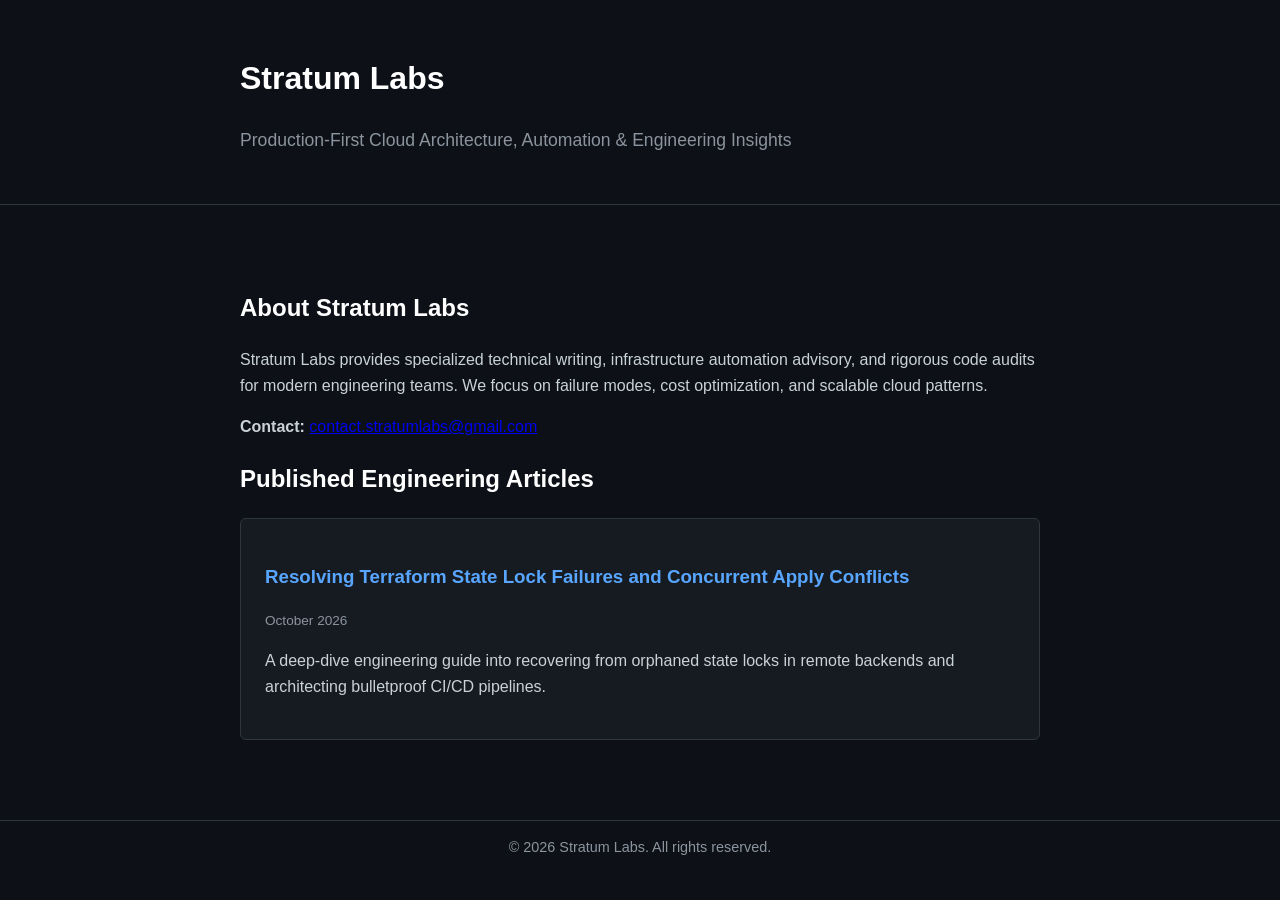
==== index.html @ 91afba22 "feat: initialize clean stratum labs blog" ====
<!DOCTYPE html>
<html lang="en">
<head>
    <meta charset="UTF-8">
    <meta name="viewport" content="width=device-width, initial-scale=1.0">
    <title>Stratum Labs | Cloud Infrastructure & Engineering Insights</title>
    <link rel="stylesheet" href="assets/style.css">
</head>
<body>
    <header>
        <div class="container">
            <h1>Stratum Labs</h1>
            <p class="tagline">Production-First Cloud Architecture, Automation & Engineering Insights</p>
        </div>
    </header>

    <main class="container">
        <section class="about">
            <h2>About Stratum Labs</h2>
            <p>Stratum Labs provides specialized technical writing, infrastructure automation advisory, and rigorous code audits for modern engineering teams. We focus on failure modes, cost optimization, and scalable cloud patterns.</p>
            <p><strong>Contact:</strong> <a href="mailto:contact.stratumlabs@gmail.com">contact.stratumlabs@gmail.com</a></p>
        </section>

        <section class="articles">
            <h2>Published Engineering Articles</h2>
            <article class="card">
                <h3><a href="articles/resolving-terraform-state-locks.html">Resolving Terraform State Lock Failures and Concurrent Apply Conflicts</a></h3>
                <p class="date">October 2026</p>
                <p>A deep-dive engineering guide into recovering from orphaned state locks in remote backends and architecting bulletproof CI/CD pipelines.</p>
            </article>
        </section>
    </main>

    <footer>
        <p>&copy; 2026 Stratum Labs. All rights reserved.</p>
    </footer>
</body>
</html>
---- assets/style.css ----
:root {
    --bg-color: #0d1117;
    --text-color: #c9d1d9;
    --accent-color: #58a6ff;
    --card-bg: #161b22;
    --border-color: #30363d;
}

body {
    font-family: -apple-system, BlinkMacSystemFont, "Segoe UI", Helvetica, Arial, sans-serif;
    background-color: var(--bg-color);
    color: var(--text-color);
    line-height: 1.6;
    margin: 0;
    padding: 0;
}

.container {
    max-width: 800px;
    margin: 0 auto;
    padding: 2rem 1rem;
}

header {
    border-bottom: 1px solid var(--border-color);
    margin-bottom: 2rem;
}

h1, h2, h3 {
    color: #ffffff;
}

.tagline {
    color: #8b949e;
    font-size: 1.1rem;
}

.card {
    background-color: var(--card-bg);
    border: 1px solid var(--border-color);
    border-radius: 6px;
    padding: 1.5rem;
    margin-top: 1rem;
}

.card a {
    color: var(--accent-color);
    text-decoration: none;
}

.card a:hover {
    text-decoration: underline;
}

.date {
    font-size: 0.85rem;
    color: #8b949e;
}

footer {
    border-top: 1px solid var(--border-color);
    margin-top: 3rem;
    text-align: center;
    color: #8b949e;
    font-size: 0.9rem;
}
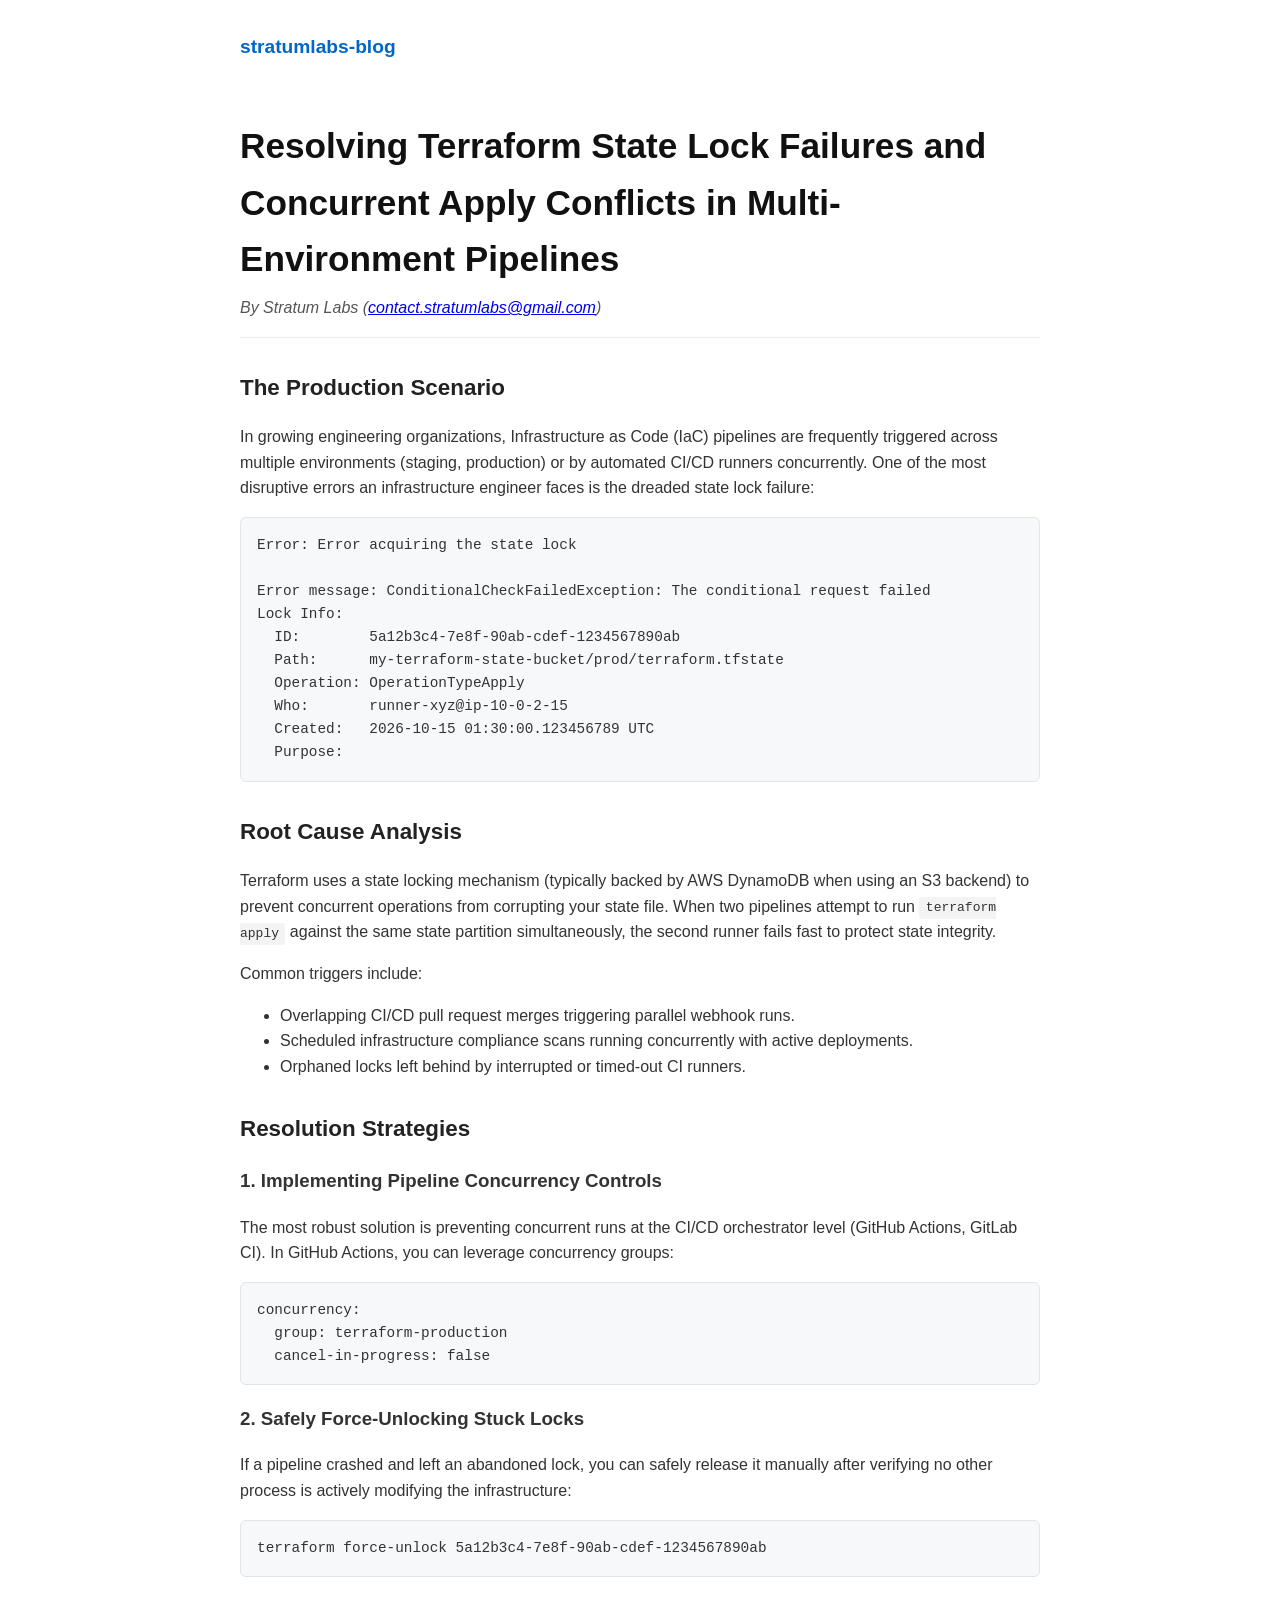
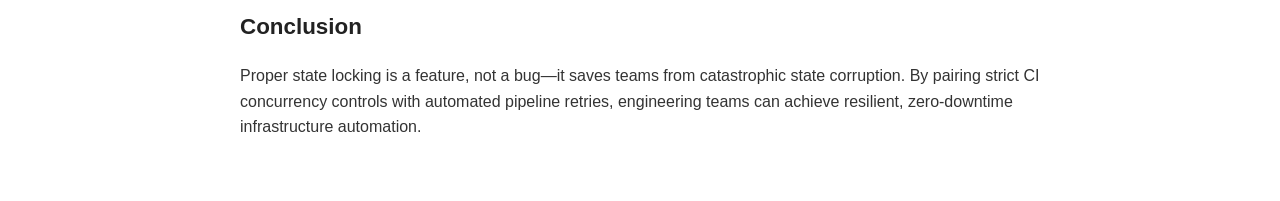
==== commit c4af0b5a: "feat: update index.html with complete article and styles" ====
--- a/index.html
+++ b/index.html
@@ -3,36 +3,109 @@
 <head>
     <meta charset="UTF-8">
     <meta name="viewport" content="width=device-width, initial-scale=1.0">
-    <title>Stratum Labs | Cloud Infrastructure & Engineering Insights</title>
-    <link rel="stylesheet" href="assets/style.css">
+    <title>Resolving Terraform State Lock Failures and Concurrent Apply Conflicts - Stratum Labs</title>
+    <style>
+        body {
+            font-family: -apple-system, BlinkMacSystemFont, "Segoe UI", Roboto, Helvetica, Arial, sans-serif;
+            line-height: 1.6;
+            color: #333;
+            max-width: 800px;
+            margin: 0 auto;
+            padding: 2rem;
+        }
+        h1 {
+            font-size: 2.2rem;
+            margin-bottom: 0.5rem;
+            color: #111;
+        }
+        .meta {
+            font-style: italic;
+            color: #555;
+            margin-bottom: 2rem;
+            border-bottom: 1px solid #eaeaea;
+            padding-bottom: 1rem;
+        }
+        h2 {
+            font-size: 1.4rem;
+            margin-top: 2rem;
+            color: #222;
+        }
+        pre {
+            background-color: #f6f8fa;
+            border-radius: 6px;
+            padding: 1rem;
+            overflow-x: auto;
+            font-family: SFMono-Regular, Consolas, "Liberation Mono", Menlo, monospace;
+            font-size: 0.9rem;
+            border: 1px solid #e1e4e8;
+        }
+        code {
+            font-family: monospace;
+            background-color: rgba(27,31,35,0.05);
+            padding: 0.2rem 0.4rem;
+            border-radius: 3px;
+        }
+        pre code {
+            background-color: transparent;
+            padding: 0;
+        }
+        .site-title {
+            font-size: 1.2rem;
+            font-weight: bold;
+            color: #0066cc;
+            text-decoration: none;
+            display: inline-block;
+            margin-bottom: 2rem;
+        }
+    </style>
 </head>
 <body>
-    <header>
-        <div class="container">
-            <h1>Stratum Labs</h1>
-            <p class="tagline">Production-First Cloud Architecture, Automation & Engineering Insights</p>
-        </div>
-    </header>
 
-    <main class="container">
-        <section class="about">
-            <h2>About Stratum Labs</h2>
-            <p>Stratum Labs provides specialized technical writing, infrastructure automation advisory, and rigorous code audits for modern engineering teams. We focus on failure modes, cost optimization, and scalable cloud patterns.</p>
-            <p><strong>Contact:</strong> <a href="mailto:contact.stratumlabs@gmail.com">contact.stratumlabs@gmail.com</a></p>
-        </section>
+    <a href="#" class="site-title">stratumlabs-blog</a>
 
-        <section class="articles">
-            <h2>Published Engineering Articles</h2>
-            <article class="card">
-                <h3><a href="articles/resolving-terraform-state-locks.html">Resolving Terraform State Lock Failures and Concurrent Apply Conflicts</a></h3>
-                <p class="date">October 2026</p>
-                <p>A deep-dive engineering guide into recovering from orphaned state locks in remote backends and architecting bulletproof CI/CD pipelines.</p>
-            </article>
-        </section>
-    </main>
+    <h1>Resolving Terraform State Lock Failures and Concurrent Apply Conflicts in Multi-Environment Pipelines</h1>
+    
+    <div class="meta">
+        By Stratum Labs (<a href="mailto:contact.stratumlabs@gmail.com">contact.stratumlabs@gmail.com</a>)
+    </div>
 
-    <footer>
-        <p>&copy; 2026 Stratum Labs. All rights reserved.</p>
-    </footer>
+    <h2>The Production Scenario</h2>
+    <p>In growing engineering organizations, Infrastructure as Code (IaC) pipelines are frequently triggered across multiple environments (staging, production) or by automated CI/CD runners concurrently. One of the most disruptive errors an infrastructure engineer faces is the dreaded state lock failure:</p>
+
+    <pre><code>Error: Error acquiring the state lock
+
+Error message: ConditionalCheckFailedException: The conditional request failed
+Lock Info:
+  ID:        5a12b3c4-7e8f-90ab-cdef-1234567890ab
+  Path:      my-terraform-state-bucket/prod/terraform.tfstate
+  Operation: OperationTypeApply
+  Who:       runner-xyz@ip-10-0-2-15
+  Created:   2026-10-15 01:30:00.123456789 UTC
+  Purpose:   </code></pre>
+
+    <h2>Root Cause Analysis</h2>
+    <p>Terraform uses a state locking mechanism (typically backed by AWS DynamoDB when using an S3 backend) to prevent concurrent operations from corrupting your state file. When two pipelines attempt to run <code>terraform apply</code> against the same state partition simultaneously, the second runner fails fast to protect state integrity.</p>
+    <p>Common triggers include:</p>
+    <ul>
+        <li>Overlapping CI/CD pull request merges triggering parallel webhook runs.</li>
+        <li>Scheduled infrastructure compliance scans running concurrently with active deployments.</li>
+        <li>Orphaned locks left behind by interrupted or timed-out CI runners.</li>
+    </ul>
+
+    <h2>Resolution Strategies</h2>
+    
+    <h3>1. Implementing Pipeline Concurrency Controls</h3>
+    <p>The most robust solution is preventing concurrent runs at the CI/CD orchestrator level (GitHub Actions, GitLab CI). In GitHub Actions, you can leverage concurrency groups:</p>
+    <pre><code>concurrency:
+  group: terraform-production
+  cancel-in-progress: false</code></pre>
+
+    <h3>2. Safely Force-Unlocking Stuck Locks</h3>
+    <p>If a pipeline crashed and left an abandoned lock, you can safely release it manually after verifying no other process is actively modifying the infrastructure:</p>
+    <pre><code>terraform force-unlock 5a12b3c4-7e8f-90ab-cdef-1234567890ab</code></pre>
+
+    <h2>Conclusion</h2>
+    <p>Proper state locking is a feature, not a bug—it saves teams from catastrophic state corruption. By pairing strict CI concurrency controls with automated pipeline retries, engineering teams can achieve resilient, zero-downtime infrastructure automation.</p>
+
 </body>
 </html>
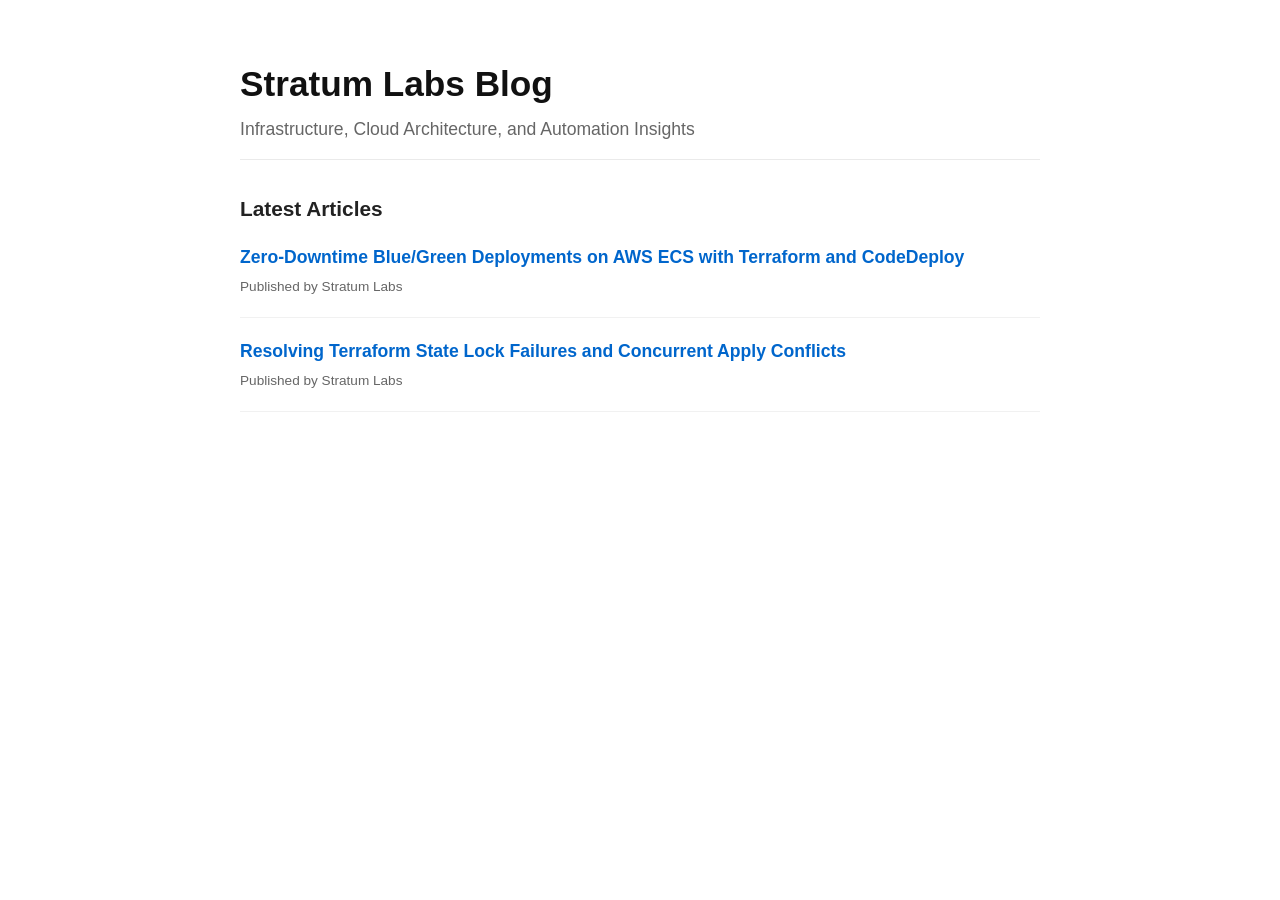
==== commit 92e3539a: "feat: setup clean blog homepage and article subdirectories" ====
--- a/index.html
+++ b/index.html
@@ -3,7 +3,7 @@
 <head>
     <meta charset="UTF-8">
     <meta name="viewport" content="width=device-width, initial-scale=1.0">
-    <title>Resolving Terraform State Lock Failures and Concurrent Apply Conflicts - Stratum Labs</title>
+    <title>Stratum Labs Blog</title>
     <style>
         body {
             font-family: -apple-system, BlinkMacSystemFont, "Segoe UI", Roboto, Helvetica, Arial, sans-serif;
@@ -15,97 +15,63 @@
         }
         h1 {
             font-size: 2.2rem;
-            margin-bottom: 0.5rem;
+            margin-bottom: 0.2rem;
             color: #111;
         }
-        .meta {
-            font-style: italic;
-            color: #555;
+        .tagline {
+            color: #666;
+            font-size: 1.1rem;
             margin-bottom: 2rem;
             border-bottom: 1px solid #eaeaea;
             padding-bottom: 1rem;
         }
         h2 {
-            font-size: 1.4rem;
-            margin-top: 2rem;
+            font-size: 1.3rem;
+            margin-top: 1.5rem;
             color: #222;
         }
-        pre {
-            background-color: #f6f8fa;
-            border-radius: 6px;
-            padding: 1rem;
-            overflow-x: auto;
-            font-family: SFMono-Regular, Consolas, "Liberation Mono", Menlo, monospace;
-            font-size: 0.9rem;
-            border: 1px solid #e1e4e8;
-        }
-        code {
-            font-family: monospace;
-            background-color: rgba(27,31,35,0.05);
-            padding: 0.2rem 0.4rem;
-            border-radius: 3px;
-        }
-        pre code {
-            background-color: transparent;
+        ul {
+            list-style-type: none;
             padding: 0;
         }
-        .site-title {
-            font-size: 1.2rem;
-            font-weight: bold;
+        li {
+            margin-bottom: 1.2rem;
+            padding-bottom: 1.2rem;
+            border-bottom: 1px solid #f1f1f1;
+        }
+        a {
             color: #0066cc;
             text-decoration: none;
-            display: inline-block;
-            margin-bottom: 2rem;
+            font-weight: 600;
+            font-size: 1.1rem;
+        }
+        a:hover {
+            text-decoration: underline;
+        }
+        .post-date {
+            font-size: 0.85rem;
+            color: #666;
+            display: block;
+            margin-top: 0.3rem;
         }
     </style>
 </head>
 <body>
 
-    <a href="#" class="site-title">stratumlabs-blog</a>
+    <h1>Stratum Labs Blog</h1>
+    <div class="tagline">Infrastructure, Cloud Architecture, and Automation Insights</div>
 
-    <h1>Resolving Terraform State Lock Failures and Concurrent Apply Conflicts in Multi-Environment Pipelines</h1>
-    
-    <div class="meta">
-        By Stratum Labs (<a href="mailto:contact.stratumlabs@gmail.com">contact.stratumlabs@gmail.com</a>)
-    </div>
-
-    <h2>The Production Scenario</h2>
-    <p>In growing engineering organizations, Infrastructure as Code (IaC) pipelines are frequently triggered across multiple environments (staging, production) or by automated CI/CD runners concurrently. One of the most disruptive errors an infrastructure engineer faces is the dreaded state lock failure:</p>
-
-    <pre><code>Error: Error acquiring the state lock
-
-Error message: ConditionalCheckFailedException: The conditional request failed
-Lock Info:
-  ID:        5a12b3c4-7e8f-90ab-cdef-1234567890ab
-  Path:      my-terraform-state-bucket/prod/terraform.tfstate
-  Operation: OperationTypeApply
-  Who:       runner-xyz@ip-10-0-2-15
-  Created:   2026-10-15 01:30:00.123456789 UTC
-  Purpose:   </code></pre>
-
-    <h2>Root Cause Analysis</h2>
-    <p>Terraform uses a state locking mechanism (typically backed by AWS DynamoDB when using an S3 backend) to prevent concurrent operations from corrupting your state file. When two pipelines attempt to run <code>terraform apply</code> against the same state partition simultaneously, the second runner fails fast to protect state integrity.</p>
-    <p>Common triggers include:</p>
+    <h2>Latest Articles</h2>
     <ul>
-        <li>Overlapping CI/CD pull request merges triggering parallel webhook runs.</li>
-        <li>Scheduled infrastructure compliance scans running concurrently with active deployments.</li>
-        <li>Orphaned locks left behind by interrupted or timed-out CI runners.</li>
+        <li>
+            <a href="posts/ecs-blue-green-deployments/">Zero-Downtime Blue/Green Deployments on AWS ECS with Terraform and CodeDeploy</a>
+            <span class="post-date">Published by Stratum Labs</span>
+        </li>
+        <li>
+            <a href="posts/terraform-state-lock/">Resolving Terraform State Lock Failures and Concurrent Apply Conflicts</a>
+            <span class="post-date">Published by Stratum Labs</span>
+        </li>
     </ul>
-
-    <h2>Resolution Strategies</h2>
-    
-    <h3>1. Implementing Pipeline Concurrency Controls</h3>
-    <p>The most robust solution is preventing concurrent runs at the CI/CD orchestrator level (GitHub Actions, GitLab CI). In GitHub Actions, you can leverage concurrency groups:</p>
-    <pre><code>concurrency:
-  group: terraform-production
-  cancel-in-progress: false</code></pre>
-
-    <h3>2. Safely Force-Unlocking Stuck Locks</h3>
-    <p>If a pipeline crashed and left an abandoned lock, you can safely release it manually after verifying no other process is actively modifying the infrastructure:</p>
-    <pre><code>terraform force-unlock 5a12b3c4-7e8f-90ab-cdef-1234567890ab</code></pre>
-
-    <h2>Conclusion</h2>
-    <p>Proper state locking is a feature, not a bug—it saves teams from catastrophic state corruption. By pairing strict CI concurrency controls with automated pipeline retries, engineering teams can achieve resilient, zero-downtime infrastructure automation.</p>
 
 </body>
 </html>
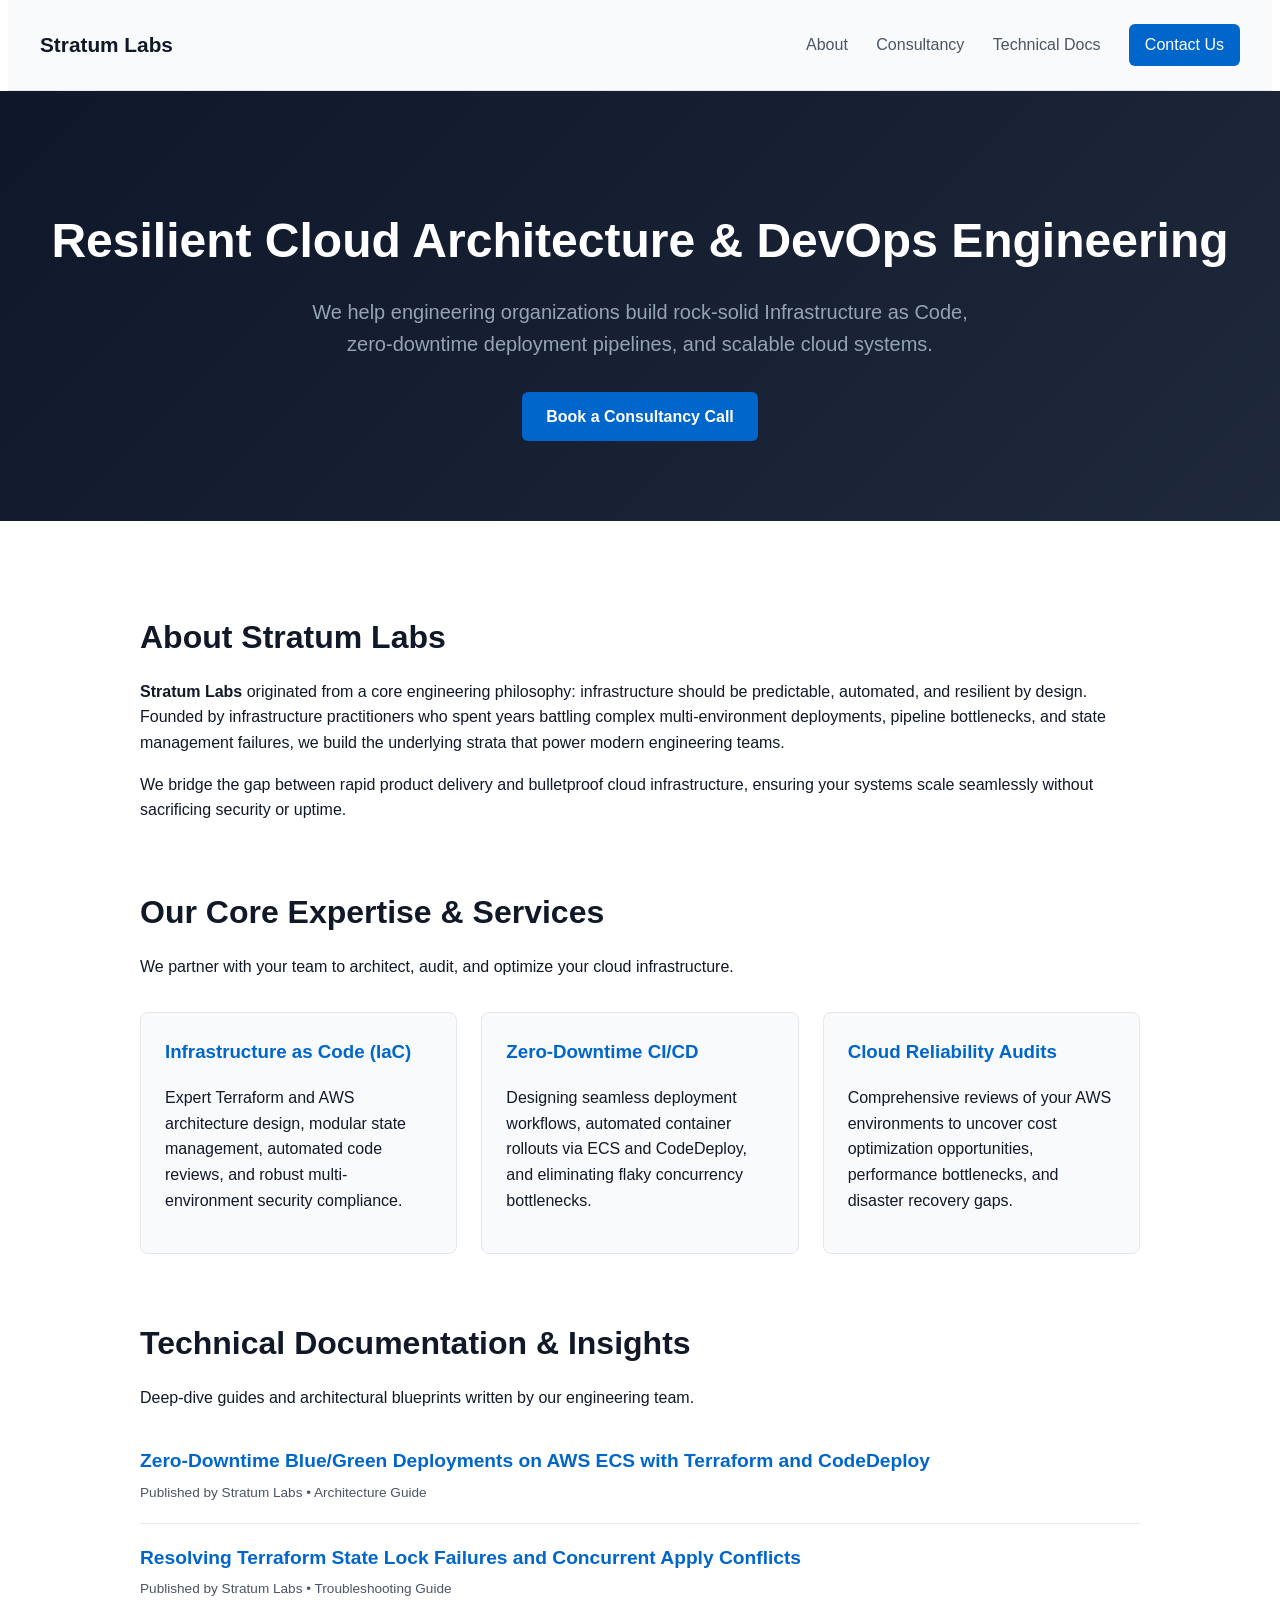
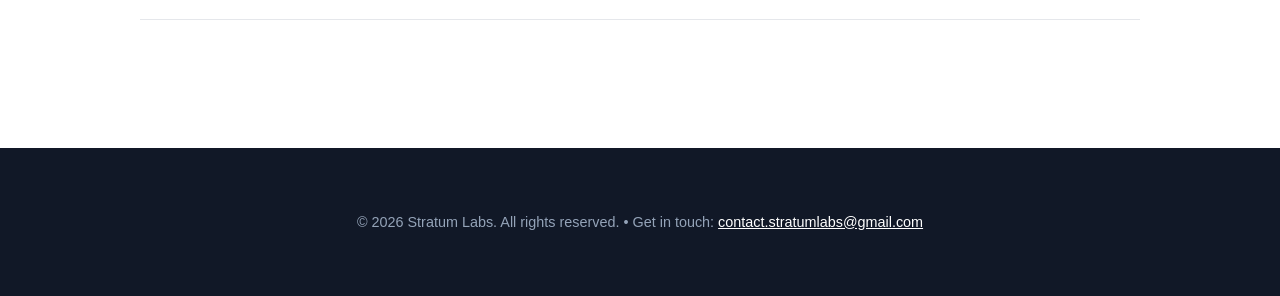
==== commit b16ce35e: "feat: upgrade homepage into a professional consultancy and docs portal" ====
--- a/index.html
+++ b/index.html
@@ -3,75 +3,211 @@
 <head>
     <meta charset="UTF-8">
     <meta name="viewport" content="width=device-width, initial-scale=1.0">
-    <title>Stratum Labs Blog</title>
+    <title>Stratum Labs | Cloud Infrastructure & DevOps Consultancy</title>
     <style>
+        :root {
+            --primary: #0066cc;
+            --primary-dark: #004d99;
+            --dark: #111827;
+            --gray: #4b5563;
+            --light-gray: #f9fafb;
+            --border: #e5e7eb;
+        }
         body {
             font-family: -apple-system, BlinkMacSystemFont, "Segoe UI", Roboto, Helvetica, Arial, sans-serif;
             line-height: 1.6;
-            color: #333;
-            max-width: 800px;
+            color: var(--dark);
+            margin: 0;
+            padding: 0;
+        }
+        header {
+            background: var(--light-gray);
+            border-bottom: 1px solid var(--border);
+            padding: 1.5rem 2rem;
+            display: flex;
+            justify-content: space-between;
+            align-items: center;
+            max-width: 1200px;
             margin: 0 auto;
-            padding: 2rem;
-        }
-        h1 {
-            font-size: 2.2rem;
-            margin-bottom: 0.2rem;
-            color: #111;
-        }
-        .tagline {
-            color: #666;
-            font-size: 1.1rem;
-            margin-bottom: 2rem;
-            border-bottom: 1px solid #eaeaea;
-            padding-bottom: 1rem;
+        }
+        .logo {
+            font-size: 1.3rem;
+            font-weight: 800;
+            color: var(--dark);
+            text-decoration: none;
+        }
+        .nav-links a {
+            margin-left: 1.5rem;
+            text-decoration: none;
+            color: var(--gray);
+            font-weight: 500;
+        }
+        .nav-links a:hover {
+            color: var(--primary);
+        }
+        .hero {
+            background: linear-gradient(135deg, #0f172a 0%, #1e293b 100%);
+            color: white;
+            text-align: center;
+            padding: 5rem 2rem;
+        }
+        .hero h1 {
+            font-size: 3rem;
+            margin-bottom: 1rem;
+            font-weight: 800;
+        }
+        .hero p {
+            font-size: 1.25rem;
+            max-width: 700px;
+            margin: 0 auto 2rem auto;
+            color: #94a3b8;
+        }
+        .btn {
+            background: var(--primary);
+            color: white;
+            padding: 0.75rem 1.5rem;
+            border-radius: 6px;
+            text-decoration: none;
+            font-weight: 600;
+            display: inline-block;
+            transition: background 0.2s;
+        }
+        .btn:hover {
+            background: var(--primary-dark);
+        }
+        .container {
+            max-width: 1000px;
+            margin: 0 auto;
+            padding: 4rem 2rem;
+        }
+        section {
+            margin-bottom: 4rem;
         }
         h2 {
-            font-size: 1.3rem;
-            margin-top: 1.5rem;
-            color: #222;
-        }
-        ul {
-            list-style-type: none;
+            font-size: 2rem;
+            margin-bottom: 1rem;
+            color: var(--dark);
+        }
+        .grid {
+            display: grid;
+            grid-template-columns: repeat(auto-fit, minmax(280px, 1fr));
+            gap: 1.5rem;
+            margin-top: 2rem;
+        }
+        .card {
+            background: var(--light-gray);
+            border: 1px solid var(--border);
+            border-radius: 8px;
+            padding: 1.5rem;
+        }
+        .card h3 {
+            margin-top: 0;
+            color: var(--primary);
+        }
+        .article-list {
+            list-style: none;
             padding: 0;
         }
-        li {
-            margin-bottom: 1.2rem;
-            padding-bottom: 1.2rem;
-            border-bottom: 1px solid #f1f1f1;
-        }
-        a {
-            color: #0066cc;
-            text-decoration: none;
+        .article-item {
+            padding: 1.2rem 0;
+            border-bottom: 1px solid var(--border);
+        }
+        .article-item a {
+            font-size: 1.2rem;
             font-weight: 600;
-            font-size: 1.1rem;
-        }
-        a:hover {
+            color: var(--primary);
+            text-decoration: none;
+        }
+        .article-item a:hover {
             text-decoration: underline;
         }
-        .post-date {
+        .article-date {
             font-size: 0.85rem;
-            color: #666;
+            color: var(--gray);
             display: block;
             margin-top: 0.3rem;
+        }
+        footer {
+            background: var(--dark);
+            color: #94a3b8;
+            text-align: center;
+            padding: 3rem 2rem;
+            font-size: 0.9rem;
+        }
+        footer a {
+            color: white;
+            text-decoration: underline;
         }
     </style>
 </head>
 <body>
 
-    <h1>Stratum Labs Blog</h1>
-    <div class="tagline">Infrastructure, Cloud Architecture, and Automation Insights</div>
-
-    <h2>Latest Articles</h2>
-    <ul>
-        <li>
-            <a href="posts/ecs-blue-green-deployments/">Zero-Downtime Blue/Green Deployments on AWS ECS with Terraform and CodeDeploy</a>
-            <span class="post-date">Published by Stratum Labs</span>
-        </li>
-        <li>
-            <a href="posts/terraform-state-lock/">Resolving Terraform State Lock Failures and Concurrent Apply Conflicts</a>
-            <span class="post-date">Published by Stratum Labs</span>
-        </li>
-    </ul>
+    <header>
+        <a href="#" class="logo">Stratum Labs</a>
+        <div class="nav-links">
+            <a href="#about">About</a>
+            <a href="#services">Consultancy</a>
+            <a href="#docs">Technical Docs</a>
+            <a href="mailto:contact.stratumlabs@gmail.com" class="btn" style="padding: 0.5rem 1rem; color: white;">Contact Us</a>
+        </div>
+    </header>
+
+    <div class="hero">
+        <h1>Resilient Cloud Architecture & DevOps Engineering</h1>
+        <p>We help engineering organizations build rock-solid Infrastructure as Code, zero-downtime deployment pipelines, and scalable cloud systems.</p>
+        <a href="mailto:contact.stratumlabs@gmail.com" class="btn">Book a Consultancy Call</a>
+    </div>
+
+    <div class="container">
+
+        <!-- About Us Section -->
+        <section id="about">
+            <h2>About Stratum Labs</h2>
+            <p><strong>Stratum Labs</strong> originated from a core engineering philosophy: infrastructure should be predictable, automated, and resilient by design. Founded by infrastructure practitioners who spent years battling complex multi-environment deployments, pipeline bottlenecks, and state management failures, we build the underlying strata that power modern engineering teams.</p>
+            <p>We bridge the gap between rapid product delivery and bulletproof cloud infrastructure, ensuring your systems scale seamlessly without sacrificing security or uptime.</p>
+        </section>
+
+        <!-- Consultancy Services Section -->
+        <section id="services">
+            <h2>Our Core Expertise & Services</h2>
+            <p>We partner with your team to architect, audit, and optimize your cloud infrastructure.</p>
+            <div class="grid">
+                <div class="card">
+                    <h3>Infrastructure as Code (IaC)</h3>
+                    <p>Expert Terraform and AWS architecture design, modular state management, automated code reviews, and robust multi-environment security compliance.</p>
+                </div>
+                <div class="card">
+                    <h3>Zero-Downtime CI/CD</h3>
+                    <p>Designing seamless deployment workflows, automated container rollouts via ECS and CodeDeploy, and eliminating flaky concurrency bottlenecks.</p>
+                </div>
+                <div class="card">
+                    <h3>Cloud Reliability Audits</h3>
+                    <p>Comprehensive reviews of your AWS environments to uncover cost optimization opportunities, performance bottlenecks, and disaster recovery gaps.</p>
+                </div>
+            </div>
+        </section>
+
+        <!-- Technical Documentation / Articles Section -->
+        <section id="docs">
+            <h2>Technical Documentation & Insights</h2>
+            <p>Deep-dive guides and architectural blueprints written by our engineering team.</p>
+            <ul class="article-list">
+                <li class="article-item">
+                    <a href="posts/ecs-blue-green-deployments/">Zero-Downtime Blue/Green Deployments on AWS ECS with Terraform and CodeDeploy</a>
+                    <span class="article-date">Published by Stratum Labs • Architecture Guide</span>
+                </li>
+                <li class="article-item">
+                    <a href="posts/terraform-state-lock/">Resolving Terraform State Lock Failures and Concurrent Apply Conflicts</a>
+                    <span class="article-date">Published by Stratum Labs • Troubleshooting Guide</span>
+                </li>
+            </ul>
+        </section>
+
+    </div>
+
+    <footer>
+        <p>&copy; 2026 Stratum Labs. All rights reserved. • Get in touch: <a href="mailto:contact.stratumlabs@gmail.com">contact.stratumlabs@gmail.com</a></p>
+    </footer>
 
 </body>
 </html>
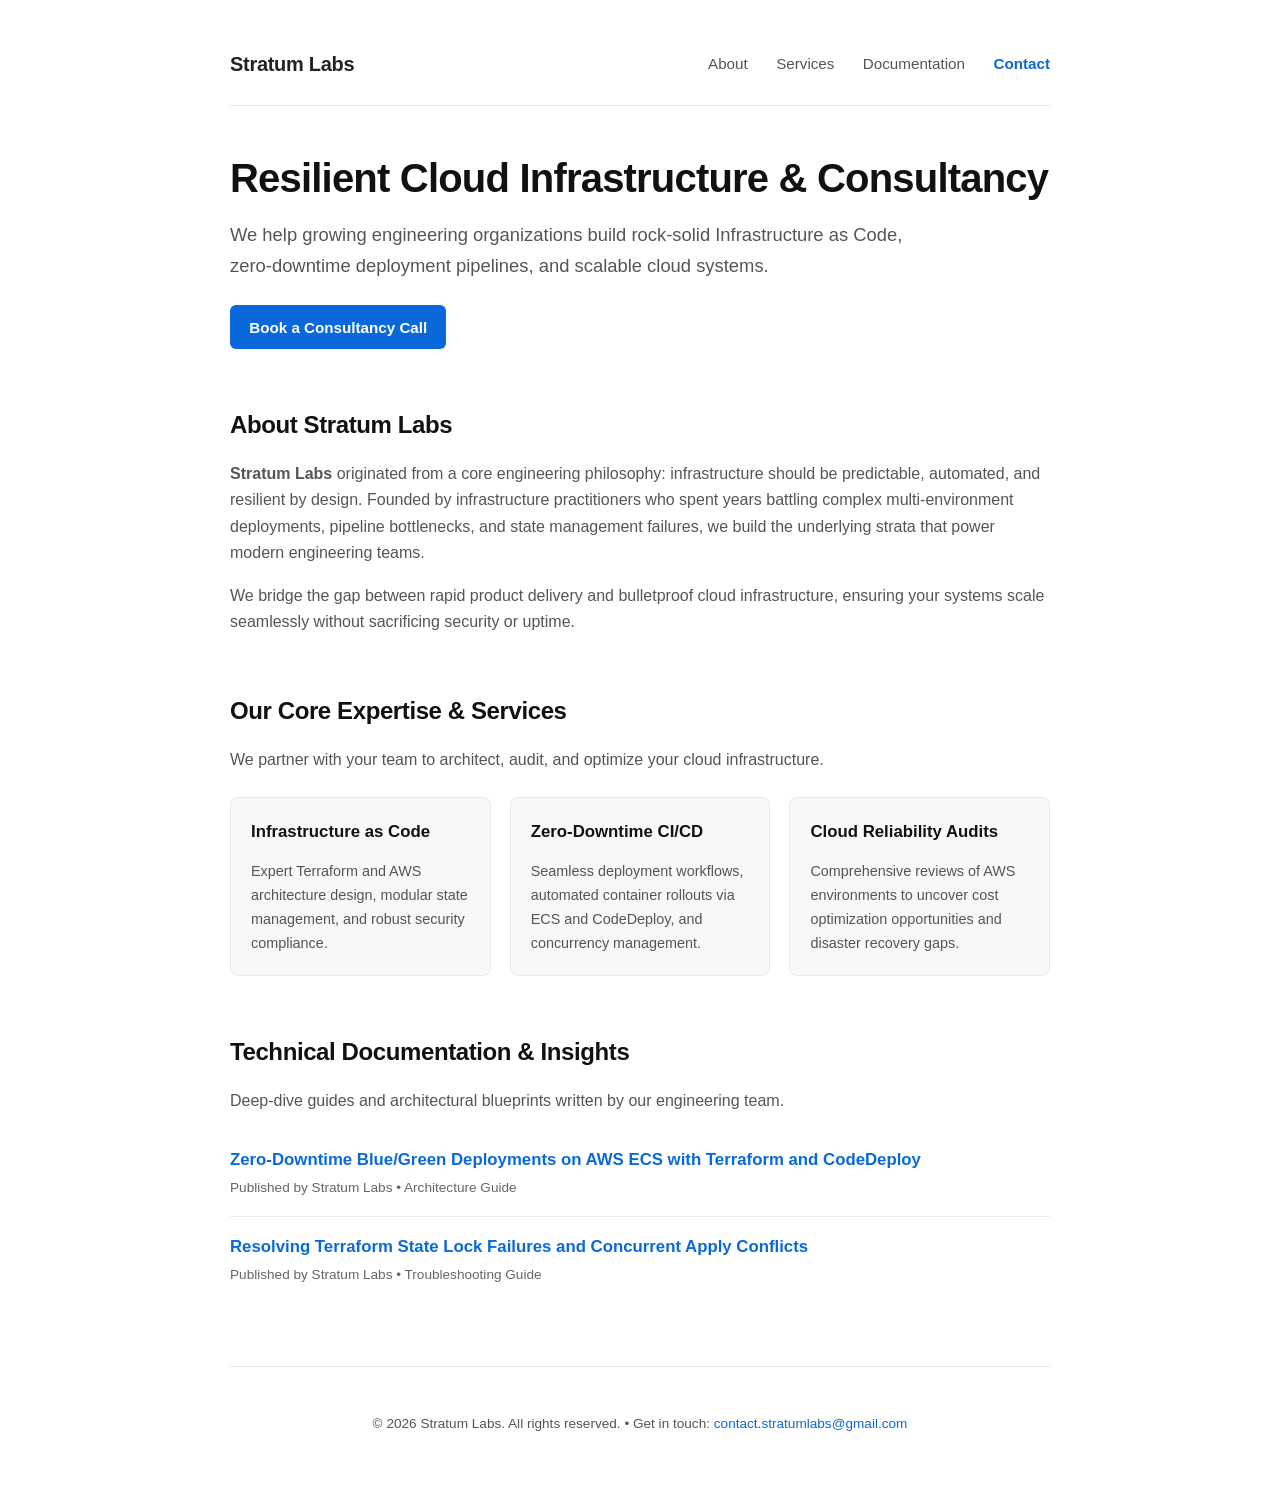
==== commit 2c7c3f05: "style: upgrade homepage styling to a clean, modern editorial layout" ====
--- a/index.html
+++ b/index.html
@@ -3,119 +3,135 @@
 <head>
     <meta charset="UTF-8">
     <meta name="viewport" content="width=device-width, initial-scale=1.0">
-    <title>Stratum Labs | Cloud Infrastructure & DevOps Consultancy</title>
+    <title>Stratum Labs | Cloud Infrastructure Consultancy & Documentation</title>
     <style>
         :root {
-            --primary: #0066cc;
-            --primary-dark: #004d99;
-            --dark: #111827;
-            --gray: #4b5563;
-            --light-gray: #f9fafb;
-            --border: #e5e7eb;
+            --bg: #ffffff;
+            --text: #222222;
+            --text-muted: #555555;
+            --accent: #0969da;
+            --accent-hover: #0550ae;
+            --border: #eaeaea;
+            --surface: #f6f8fa;
         }
         body {
             font-family: -apple-system, BlinkMacSystemFont, "Segoe UI", Roboto, Helvetica, Arial, sans-serif;
-            line-height: 1.6;
-            color: var(--dark);
-            margin: 0;
-            padding: 0;
+            line-height: 1.65;
+            color: var(--text);
+            background-color: var(--bg);
+            max-width: 820px;
+            margin: 0 auto;
+            padding: 3rem 2rem;
         }
         header {
-            background: var(--light-gray);
-            border-bottom: 1px solid var(--border);
-            padding: 1.5rem 2rem;
             display: flex;
             justify-content: space-between;
             align-items: center;
-            max-width: 1200px;
-            margin: 0 auto;
+            border-bottom: 1px solid var(--border);
+            padding-bottom: 1.5rem;
+            margin-bottom: 3rem;
         }
         .logo {
-            font-size: 1.3rem;
-            font-weight: 800;
-            color: var(--dark);
-            text-decoration: none;
+            font-size: 1.25rem;
+            font-weight: 700;
+            color: var(--text);
+            text-decoration: none;
+            letter-spacing: -0.3px;
         }
         .nav-links a {
             margin-left: 1.5rem;
             text-decoration: none;
-            color: var(--gray);
+            color: var(--text-muted);
+            font-size: 0.95rem;
             font-weight: 500;
         }
         .nav-links a:hover {
-            color: var(--primary);
+            color: var(--accent);
         }
         .hero {
-            background: linear-gradient(135deg, #0f172a 0%, #1e293b 100%);
+            margin-bottom: 3.5rem;
+        }
+        .hero h1 {
+            font-size: 2.5rem;
+            font-weight: 800;
+            letter-spacing: -0.8px;
+            margin-bottom: 1rem;
+            color: #111;
+            line-height: 1.2;
+        }
+        .hero p {
+            font-size: 1.15rem;
+            color: var(--text-muted);
+            margin-bottom: 1.5rem;
+            max-width: 700px;
+        }
+        .btn {
+            display: inline-block;
+            background-color: var(--accent);
             color: white;
-            text-align: center;
-            padding: 5rem 2rem;
-        }
-        .hero h1 {
-            font-size: 3rem;
+            padding: 0.6rem 1.2rem;
+            border-radius: 6px;
+            text-decoration: none;
+            font-weight: 600;
+            font-size: 0.95rem;
+            transition: background 0.15s ease;
+        }
+        .btn:hover {
+            background-color: var(--accent-hover);
+        }
+        section {
+            margin-bottom: 3.5rem;
+        }
+        h2 {
+            font-size: 1.5rem;
+            font-weight: 700;
+            letter-spacing: -0.4px;
             margin-bottom: 1rem;
-            font-weight: 800;
-        }
-        .hero p {
-            font-size: 1.25rem;
-            max-width: 700px;
-            margin: 0 auto 2rem auto;
-            color: #94a3b8;
-        }
-        .btn {
-            background: var(--primary);
-            color: white;
-            padding: 0.75rem 1.5rem;
-            border-radius: 6px;
-            text-decoration: none;
-            font-weight: 600;
-            display: inline-block;
-            transition: background 0.2s;
-        }
-        .btn:hover {
-            background: var(--primary-dark);
-        }
-        .container {
-            max-width: 1000px;
-            margin: 0 auto;
-            padding: 4rem 2rem;
-        }
-        section {
-            margin-bottom: 4rem;
-        }
-        h2 {
-            font-size: 2rem;
+            color: #111;
+        }
+        p {
+            color: var(--text-muted);
             margin-bottom: 1rem;
-            color: var(--dark);
         }
         .grid {
             display: grid;
-            grid-template-columns: repeat(auto-fit, minmax(280px, 1fr));
-            gap: 1.5rem;
-            margin-top: 2rem;
+            grid-template-columns: repeat(auto-fit, minmax(240px, 1fr));
+            gap: 1.2rem;
+            margin-top: 1.5rem;
         }
         .card {
-            background: var(--light-gray);
+            background: var(--surface);
             border: 1px solid var(--border);
             border-radius: 8px;
-            padding: 1.5rem;
+            padding: 1.25rem;
         }
         .card h3 {
             margin-top: 0;
-            color: var(--primary);
+            font-size: 1.05rem;
+            color: #111;
+            margin-bottom: 0.5rem;
+        }
+        .card p {
+            font-size: 0.9rem;
+            margin-bottom: 0;
+            color: var(--text-muted);
         }
         .article-list {
             list-style: none;
             padding: 0;
+            margin-top: 1rem;
         }
         .article-item {
-            padding: 1.2rem 0;
+            padding: 1rem 0;
             border-bottom: 1px solid var(--border);
         }
+        .article-item:last-child {
+            border-bottom: none;
+        }
         .article-item a {
-            font-size: 1.2rem;
+            font-size: 1.05rem;
             font-weight: 600;
-            color: var(--primary);
+            color: var(--accent);
             text-decoration: none;
         }
         .article-item a:hover {
@@ -123,19 +139,23 @@
         }
         .article-date {
             font-size: 0.85rem;
-            color: var(--gray);
+            color: #666;
             display: block;
-            margin-top: 0.3rem;
+            margin-top: 0.2rem;
         }
         footer {
-            background: var(--dark);
-            color: #94a3b8;
+            border-top: 1px solid var(--border);
+            padding-top: 2rem;
+            margin-top: 4rem;
+            color: #666;
+            font-size: 0.85rem;
             text-align: center;
-            padding: 3rem 2rem;
-            font-size: 0.9rem;
         }
         footer a {
-            color: white;
+            color: var(--accent);
+            text-decoration: none;
+        }
+        footer a:hover {
             text-decoration: underline;
         }
     </style>
@@ -146,64 +166,60 @@
         <a href="#" class="logo">Stratum Labs</a>
         <div class="nav-links">
             <a href="#about">About</a>
-            <a href="#services">Consultancy</a>
-            <a href="#docs">Technical Docs</a>
-            <a href="mailto:contact.stratumlabs@gmail.com" class="btn" style="padding: 0.5rem 1rem; color: white;">Contact Us</a>
+            <a href="#services">Services</a>
+            <a href="#docs">Documentation</a>
+            <a href="mailto:contact.stratumlabs@gmail.com" style="color: var(--accent); font-weight: 600;">Contact</a>
         </div>
     </header>
 
     <div class="hero">
-        <h1>Resilient Cloud Architecture & DevOps Engineering</h1>
-        <p>We help engineering organizations build rock-solid Infrastructure as Code, zero-downtime deployment pipelines, and scalable cloud systems.</p>
+        <h1>Resilient Cloud Infrastructure & Consultancy</h1>
+        <p>We help growing engineering organizations build rock-solid Infrastructure as Code, zero-downtime deployment pipelines, and scalable cloud systems.</p>
         <a href="mailto:contact.stratumlabs@gmail.com" class="btn">Book a Consultancy Call</a>
     </div>
 
-    <div class="container">
-
-        <!-- About Us Section -->
-        <section id="about">
-            <h2>About Stratum Labs</h2>
-            <p><strong>Stratum Labs</strong> originated from a core engineering philosophy: infrastructure should be predictable, automated, and resilient by design. Founded by infrastructure practitioners who spent years battling complex multi-environment deployments, pipeline bottlenecks, and state management failures, we build the underlying strata that power modern engineering teams.</p>
-            <p>We bridge the gap between rapid product delivery and bulletproof cloud infrastructure, ensuring your systems scale seamlessly without sacrificing security or uptime.</p>
-        </section>
-
-        <!-- Consultancy Services Section -->
-        <section id="services">
-            <h2>Our Core Expertise & Services</h2>
-            <p>We partner with your team to architect, audit, and optimize your cloud infrastructure.</p>
-            <div class="grid">
-                <div class="card">
-                    <h3>Infrastructure as Code (IaC)</h3>
-                    <p>Expert Terraform and AWS architecture design, modular state management, automated code reviews, and robust multi-environment security compliance.</p>
-                </div>
-                <div class="card">
-                    <h3>Zero-Downtime CI/CD</h3>
-                    <p>Designing seamless deployment workflows, automated container rollouts via ECS and CodeDeploy, and eliminating flaky concurrency bottlenecks.</p>
-                </div>
-                <div class="card">
-                    <h3>Cloud Reliability Audits</h3>
-                    <p>Comprehensive reviews of your AWS environments to uncover cost optimization opportunities, performance bottlenecks, and disaster recovery gaps.</p>
-                </div>
+    <!-- About Us Section -->
+    <section id="about">
+        <h2>About Stratum Labs</h2>
+        <p><strong>Stratum Labs</strong> originated from a core engineering philosophy: infrastructure should be predictable, automated, and resilient by design. Founded by infrastructure practitioners who spent years battling complex multi-environment deployments, pipeline bottlenecks, and state management failures, we build the underlying strata that power modern engineering teams.</p>
+        <p>We bridge the gap between rapid product delivery and bulletproof cloud infrastructure, ensuring your systems scale seamlessly without sacrificing security or uptime.</p>
+    </section>
+
+    <!-- Consultancy Services Section -->
+    <section id="services">
+        <h2>Our Core Expertise & Services</h2>
+        <p>We partner with your team to architect, audit, and optimize your cloud infrastructure.</p>
+        <div class="grid">
+            <div class="card">
+                <h3>Infrastructure as Code</h3>
+                <p>Expert Terraform and AWS architecture design, modular state management, and robust security compliance.</p>
             </div>
-        </section>
-
-        <!-- Technical Documentation / Articles Section -->
-        <section id="docs">
-            <h2>Technical Documentation & Insights</h2>
-            <p>Deep-dive guides and architectural blueprints written by our engineering team.</p>
-            <ul class="article-list">
-                <li class="article-item">
-                    <a href="posts/ecs-blue-green-deployments/">Zero-Downtime Blue/Green Deployments on AWS ECS with Terraform and CodeDeploy</a>
-                    <span class="article-date">Published by Stratum Labs • Architecture Guide</span>
-                </li>
-                <li class="article-item">
-                    <a href="posts/terraform-state-lock/">Resolving Terraform State Lock Failures and Concurrent Apply Conflicts</a>
-                    <span class="article-date">Published by Stratum Labs • Troubleshooting Guide</span>
-                </li>
-            </ul>
-        </section>
-
-    </div>
+            <div class="card">
+                <h3>Zero-Downtime CI/CD</h3>
+                <p>Seamless deployment workflows, automated container rollouts via ECS and CodeDeploy, and concurrency management.</p>
+            </div>
+            <div class="card">
+                <h3>Cloud Reliability Audits</h3>
+                <p>Comprehensive reviews of AWS environments to uncover cost optimization opportunities and disaster recovery gaps.</p>
+            </div>
+        </div>
+    </section>
+
+    <!-- Technical Documentation / Articles Section -->
+    <section id="docs">
+        <h2>Technical Documentation & Insights</h2>
+        <p>Deep-dive guides and architectural blueprints written by our engineering team.</p>
+        <ul class="article-list">
+            <li class="article-item">
+                <a href="posts/ecs-blue-green-deployments/">Zero-Downtime Blue/Green Deployments on AWS ECS with Terraform and CodeDeploy</a>
+                <span class="article-date">Published by Stratum Labs • Architecture Guide</span>
+            </li>
+            <li class="article-item">
+                <a href="posts/terraform-state-lock/">Resolving Terraform State Lock Failures and Concurrent Apply Conflicts</a>
+                <span class="article-date">Published by Stratum Labs • Troubleshooting Guide</span>
+            </li>
+        </ul>
+    </section>
 
     <footer>
         <p>&copy; 2026 Stratum Labs. All rights reserved. • Get in touch: <a href="mailto:contact.stratumlabs@gmail.com">contact.stratumlabs@gmail.com</a></p>
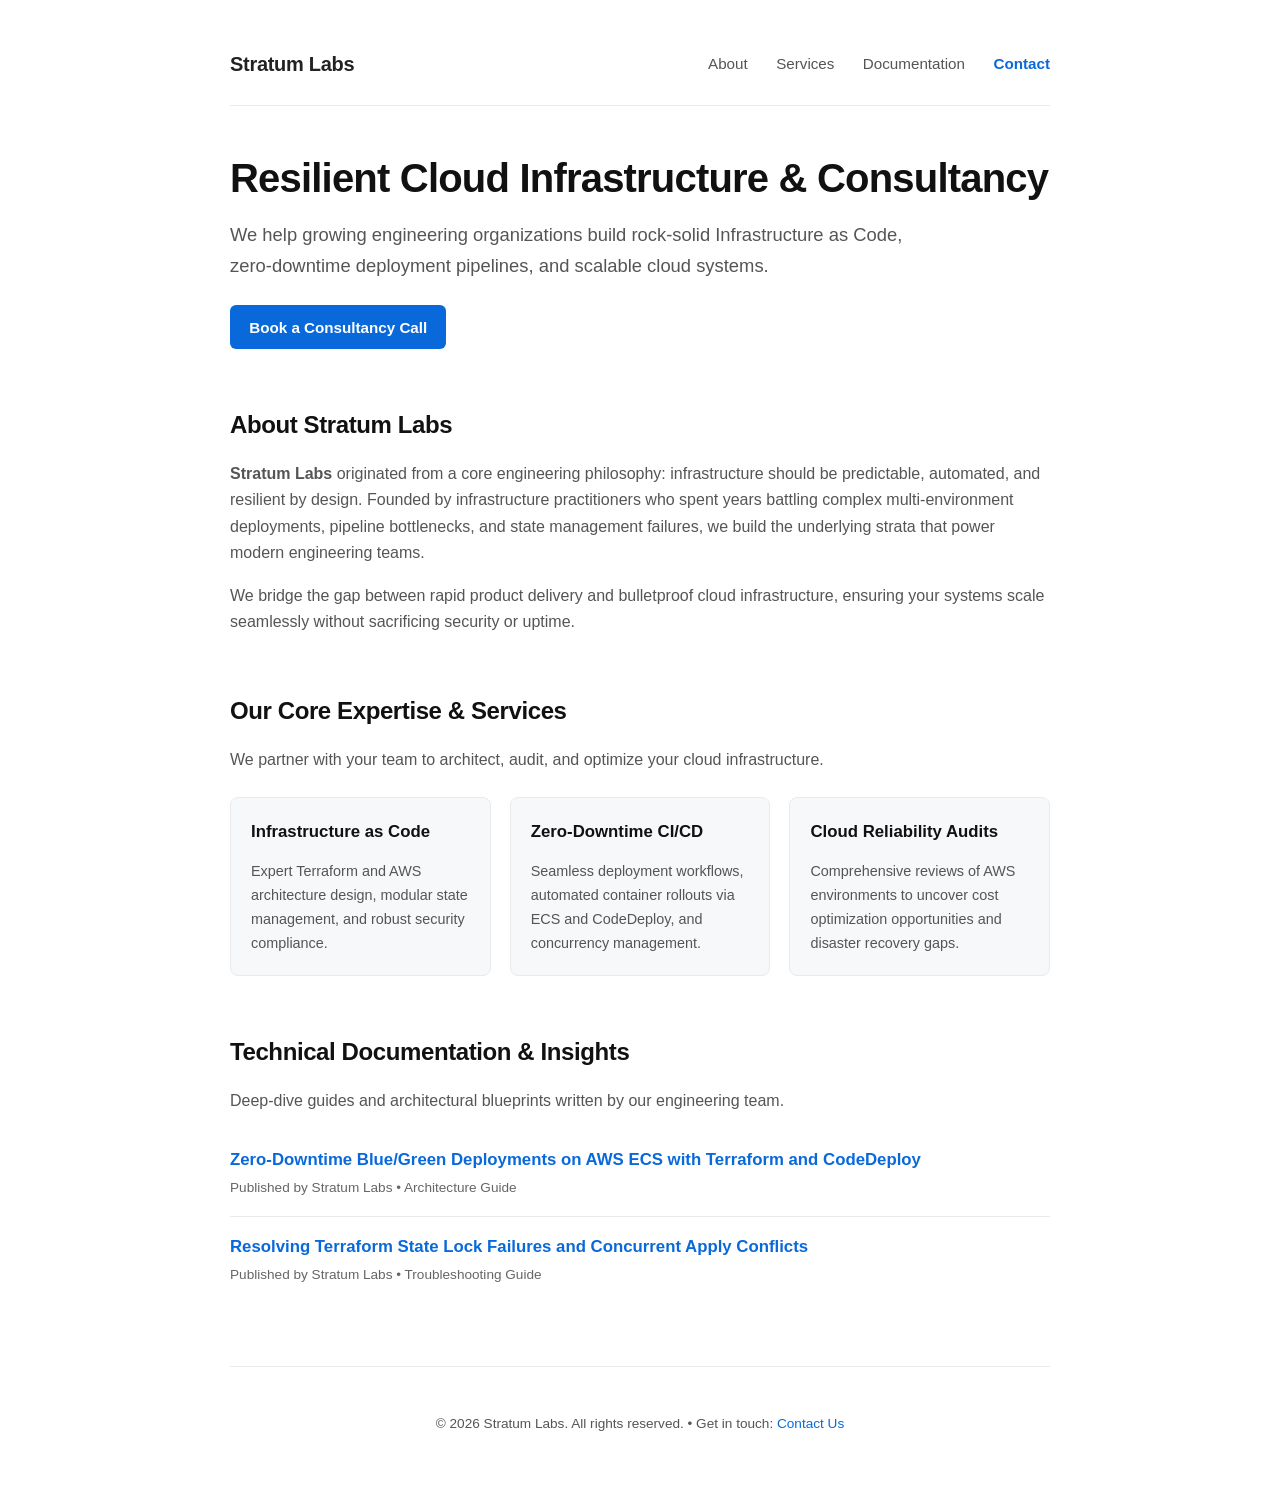
==== commit 5f081ec4: "feat: update index.html with internal contact route redirects" ====
--- a/index.html
+++ b/index.html
@@ -168,14 +168,14 @@
             <a href="#about">About</a>
             <a href="#services">Services</a>
             <a href="#docs">Documentation</a>
-            <a href="mailto:contact.stratumlabs@gmail.com" style="color: var(--accent); font-weight: 600;">Contact</a>
+            <a href="contact/" style="color: var(--accent); font-weight: 600;">Contact</a>
         </div>
     </header>
 
     <div class="hero">
         <h1>Resilient Cloud Infrastructure & Consultancy</h1>
         <p>We help growing engineering organizations build rock-solid Infrastructure as Code, zero-downtime deployment pipelines, and scalable cloud systems.</p>
-        <a href="mailto:contact.stratumlabs@gmail.com" class="btn">Book a Consultancy Call</a>
+        <a href="contact/" class="btn">Book a Consultancy Call</a>
     </div>
 
     <!-- About Us Section -->
@@ -222,7 +222,7 @@
     </section>
 
     <footer>
-        <p>&copy; 2026 Stratum Labs. All rights reserved. • Get in touch: <a href="mailto:contact.stratumlabs@gmail.com">contact.stratumlabs@gmail.com</a></p>
+        <p>&copy; 2026 Stratum Labs. All rights reserved. • Get in touch: <a href="contact/">Contact Us</a></p>
     </footer>
 
 </body>
